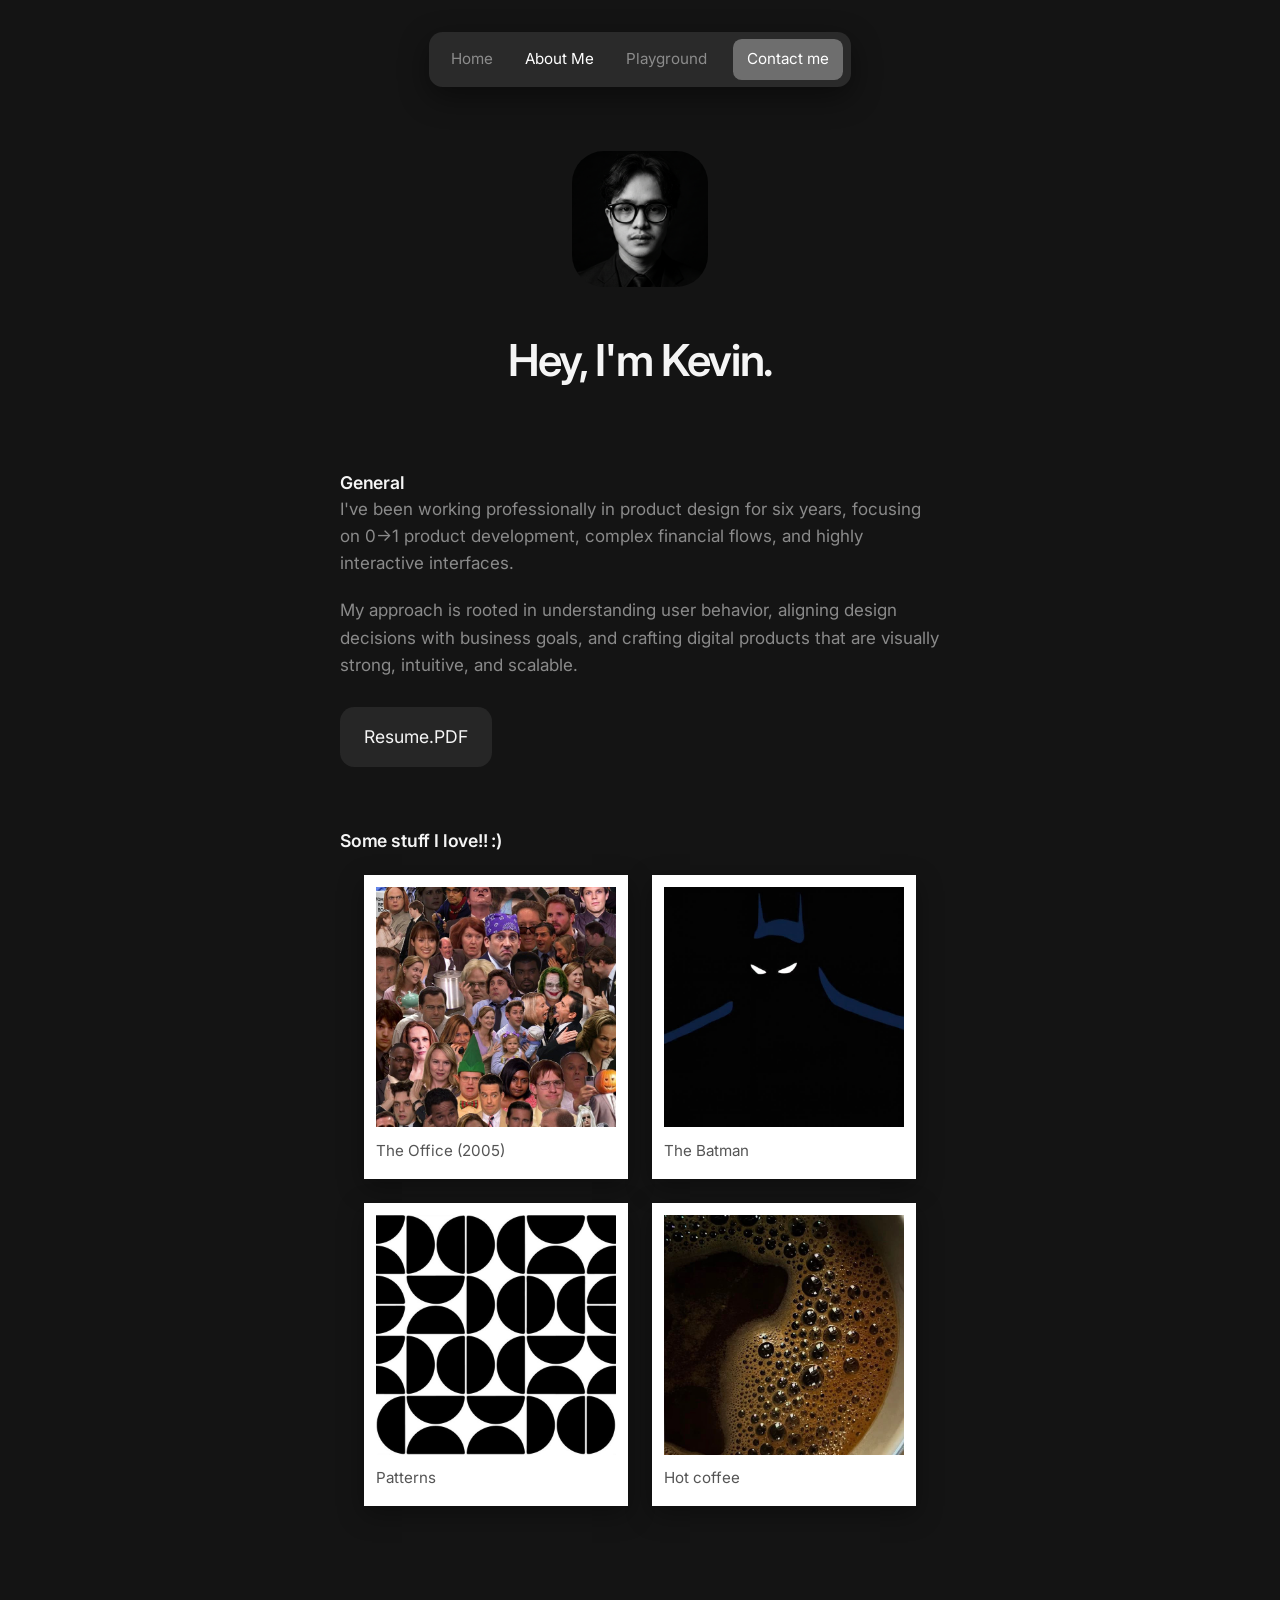
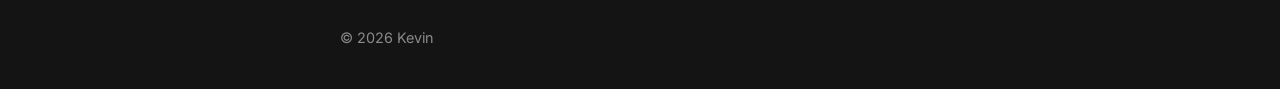
==== about.html @ 0c27de14 "initial commit" ====
<!DOCTYPE html>
<html lang="en">
<head>
  <meta charset="utf-8">
  <meta name="viewport" content="width=device-width, initial-scale=1">
  <title>About me – Kevin</title>
  <meta name="description" content="About Kevin, a UI/UX designer.">
  <link rel="preconnect" href="https://fonts.googleapis.com">
  <link rel="preconnect" href="https://fonts.gstatic.com" crossorigin>
  <link href="https://fonts.googleapis.com/css2?family=Inter:wght@400;500;600&display=swap" rel="stylesheet">
  <link rel="stylesheet" href="styles.css">
</head>
<body>
  <header class="nav-wrap">
<nav class="pill" aria-label="Main"><a href="home.html">Home</a><a href="about.html" class="active" aria-current="page">About Me</a>   <a class="disabled" aria-disabled="true" title="Coming soon">Playground</a><!-- ENABLE: <a href="playground.html">Playground</a> --><a href="mailto:velasquezkevin.ucc@gmail.com?subject=Hello%20Kevin" class="cta">Contact me</a></nav>  </header>
  <main>
    <section class="hero">
      <div class="avatar" role="img" aria-label="Portrait of Kevin"></div>
      <h2>Hey, I'm Kevin.</h2>
    </section>
    <section class="prose">
      <h2>General</h2>
      <p>I've been working professionally in product design for six years, focusing on 0→1 product development, complex financial flows, and highly interactive interfaces.</p>
      <p>My approach is rooted in understanding user behavior, aligning design decisions with business goals, and crafting digital products that are visually strong, intuitive, and scalable.</p>
      <a class="resume" href="Resume.pdf">Resume.PDF</a>

      <h2 class="loves">Some stuff I love!! :)</h2>
      <div class="polaroids">
        <figure class="polaroid"><img src="images/love-office.jpg" alt="The Office (2005)" loading="lazy"><figcaption>The Office (2005)</figcaption></figure>
        <figure class="polaroid"><img src="images/love-batman.jpg" alt="The Batman" loading="lazy"><figcaption>The Batman</figcaption></figure>
        <figure class="polaroid"><img src="images/love-patterns.jpg" alt="Patterns" loading="lazy"><figcaption>Patterns</figcaption></figure>
        <figure class="polaroid"><img src="images/love-coffee.jpg" alt="Hot coffee" loading="lazy"><figcaption>Hot coffee</figcaption></figure>
      </div>
    </section>
  </main>
  <footer><p>© 2026 Kevin</p></footer>
</body>
</html>
---- styles.css ----
:root{
  --bg:#141414; --card:#1a1a1a; --line:#262626;
  --ink:#f5f5f5; --muted:#8a8a8a; --accent:#ff5a2b;
  --font:"Inter",system-ui,-apple-system,sans-serif;
  
}
*{box-sizing:border-box;margin:0}
html{scroll-behavior:smooth;scroll-padding-top:6rem;color-scheme:dark}
@media (prefers-reduced-motion:reduce){html{scroll-behavior:auto}}
body{background:var(--bg);color:var(--ink);font:400 1.0625rem/1.6 var(--font);-webkit-font-smoothing:antialiased}
a{color:inherit}
:focus-visible{outline:3px solid var(--accent);outline-offset:3px}
h1,h2,h3{font-weight:600;line-height:1.15;letter-spacing:-.03em}
h2{font-size:2.75rem;margin-bottom:1rem}
.muted{color:var(--muted)}
section,footer{max-width:640px;margin-inline:auto;padding-inline:1.25rem}

/* Floating nav */
.nav-wrap{position:sticky;top:1rem;z-index:50;display:flex;justify-content:center;padding:1rem 1rem 0;pointer-events:none}
.pill{pointer-events:auto;display:flex;align-items:center;gap:.2rem;padding:.45rem;background:#2a2a2a;border-radius:.85rem;box-shadow:0 10px 30px rgba(0,0,0,.45)}
.pill a{padding:.5rem .9rem;border-radius:.55rem;color:#8c8c8c;text-decoration:none;font-size:.95rem;white-space:nowrap;transition:color .15s,background .15s}
.pill a:hover,.pill a.active{color:#fff}
.pill a.cta{margin-left:.5rem;background:#6e6e6e;color:#fff}
.pill a.cta:hover{background:#808080}
.pill a:focus-visible{outline-color:#fff}

/* Hero */
.hero{text-align:center;padding-top:5rem;padding-bottom:4.5rem}
.avatar{width:8.5rem;height:8.5rem;margin:0 auto 3rem;border-radius:2rem;background:#222 url(images/avatar.jpg) center/cover}
h1{font-size:clamp(2.5rem,9vw,4.5rem);font-weight:600;letter-spacing:-.04em}
.dim{color:#8a8a8a}
.lede{font-size:clamp(1.15rem,3.2vw,1.5rem);line-height:1.4;color:var(--muted);max-width:30ch;margin:2rem auto 0}

/* Project cards */
.work{display:grid;gap:1.5rem;padding-bottom:5rem}
.card{display:block;background:var(--card);border:1px solid var(--line);border-radius:1.25rem;overflow:hidden;text-decoration:none;transition:border-color .2s,transform .2s}
.card:hover{border-color:#3a3a3a;transform:translateY(-3px)}
.thumb{aspect-ratio:16/9;background-size:cover;background-position:center}
.t1{background:radial-gradient(circle at 20% 10%,#8a8a8a,transparent 45%),linear-gradient(160deg,#101010,#3a3a3a 55%,#d8d8d8)}
.t2{background:radial-gradient(circle at 80% 15%,#9a9a9a,transparent 45%),linear-gradient(200deg,#101010,#333 55%,#cfcfcf)}
.t3{background:radial-gradient(circle at 30% 90%,#8a8a8a,transparent 45%),linear-gradient(120deg,#101010,#3a3a3a 55%,#d0d0d0)}
.info{padding:1.5rem}
.info h3{font-size:1.4rem;margin-bottom:.35rem}
.info p{color:var(--muted);font-size:1.15rem}

/* Other sections */
.about,.playground,.contact{padding-block:3rem;border-top:1px solid var(--line)}
.about p+p{margin-top:1rem}
.tiles{display:grid;grid-template-columns:repeat(auto-fit,minmax(170px,1fr));gap:1rem;margin-top:1.5rem}
.tile{display:flex;align-items:flex-end;aspect-ratio:1;padding:1rem;border-radius:1rem;text-decoration:none;font-weight:600;letter-spacing:-.02em;line-height:1.2}
.tile.t1,.tile.t2,.tile.t3{background-size:cover}
.big{display:inline-block;margin-block:1.5rem;font-size:clamp(1.5rem,6vw,2.5rem);font-weight:600;letter-spacing:-.03em;text-decoration-thickness:2px;text-underline-offset:.2em}
.social{display:flex;gap:1.5rem;color:var(--muted)}
.social a:hover{color:var(--ink)}
footer{padding-block:2.5rem;color:var(--muted);font-size:.9rem}

@media (max-width:560px){
  .pill{gap:0;padding:.4rem}
  .pill a{padding:.55rem .65rem;font-size:.9rem}
  .pill a.cta{margin-left:.25rem}
  .hero{padding-top:3.5rem}
}

/* Inner pages */
.prose{max-width:640px;margin-inline:auto;padding-inline:1.25rem;padding-bottom:5rem}
.prose.top{padding-top:4.5rem}
.prose h2{font-size:1.1rem;font-weight:600;letter-spacing:-.01em;margin:0}
.prose p{color:var(--muted);margin-top:.15rem}
.prose p+p{margin-top:1.25rem}
.page-title{font-size:clamp(2.5rem,8vw,3.5rem);letter-spacing:-.04em;margin-bottom:1rem}
.resume{display:inline-block;margin-top:1.75rem;padding:1rem 1.5rem;background:#262626;border-radius:.9rem;text-decoration:none;font-size:1.1rem;transition:background .15s}
.resume:hover{background:#303030}
.loves{margin-top:4rem!important;margin-bottom:1.5rem!important}
.polaroids{display:grid;grid-template-columns:repeat(2,1fr);gap:1.5rem;padding-inline:1.5rem}
.polaroid{background:#fff;padding:.75rem .75rem 1rem;box-shadow:0 8px 24px rgba(0,0,0,.35)}
.polaroid img{display:block;width:100%;aspect-ratio:1;object-fit:cover}
.polaroid figcaption{color:#555;font-size:.95rem;margin-top:.7rem}
.prose .work{padding-bottom:0;margin-top:2rem}

/* Project detail */
.back{display:inline-flex;align-items:center;gap:.5rem;color:var(--muted);text-decoration:none;margin-bottom:2rem}
.back:hover{color:var(--ink)}
.project .page-title{margin-bottom:1.75rem}
.project .meta+.media{margin-top:0}
.meta{display:flex;align-items:center;gap:.9rem;margin:0 0 2.25rem}
.sep{width:5px;height:5px;border-radius:50%;background:#3a3a3a}
.media{display:block;width:100%;aspect-ratio:14/9;background:#fff;border-radius:.6rem;margin-top:1.5rem;object-fit:cover}
.project h2{margin-top:1rem}
.project p{margin-top:.1rem}
@media (max-width:560px){.polaroids{padding-inline:0;gap:1rem}}

/* thumbnail fix */
   .thumb[style] {
     background-size: cover;
     background-position: center;
     background-repeat: no-repeat;
   }

/* Cursor Opt 1 */
body { cursor: url("images/pokeball.png") 4 4, auto; }
a, button { cursor: url("images/pokeball.png") 4 4, pointer; }

.media {
  aspect-ratio: auto;
  height: auto;
}
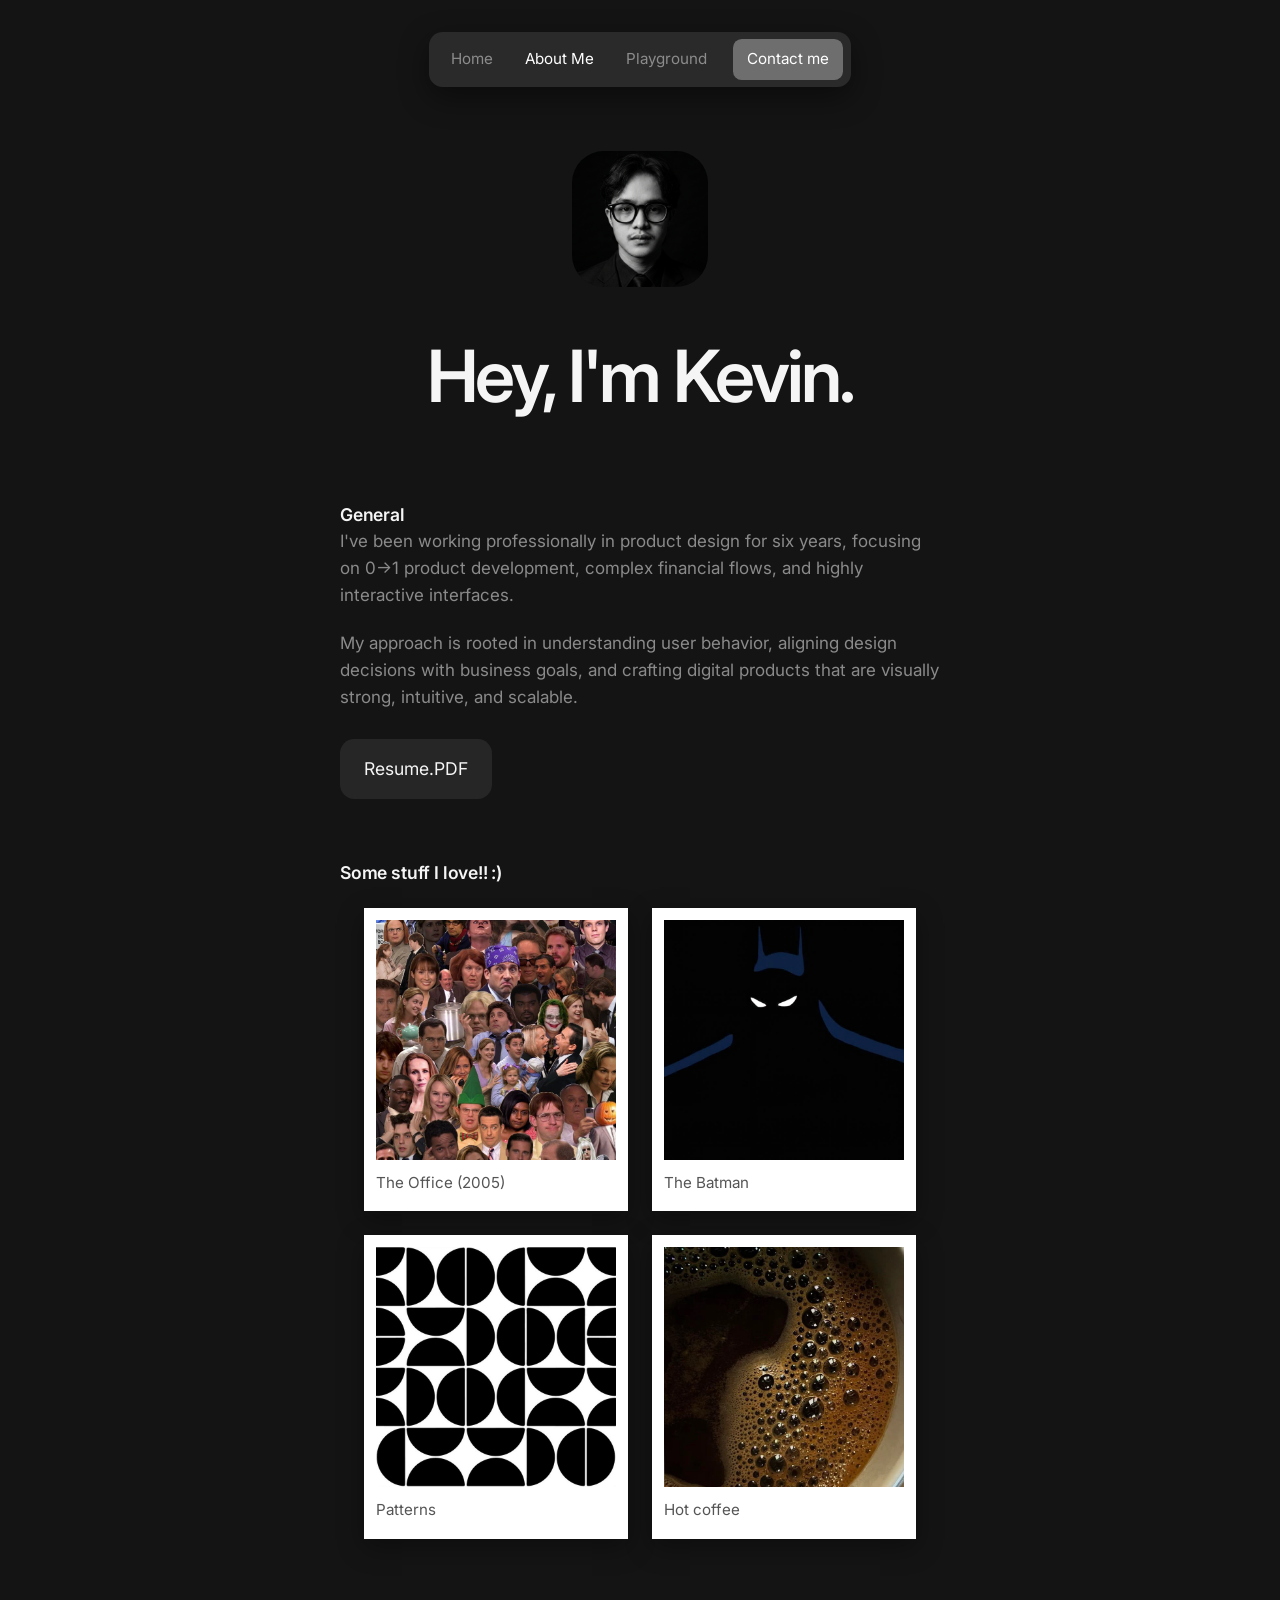
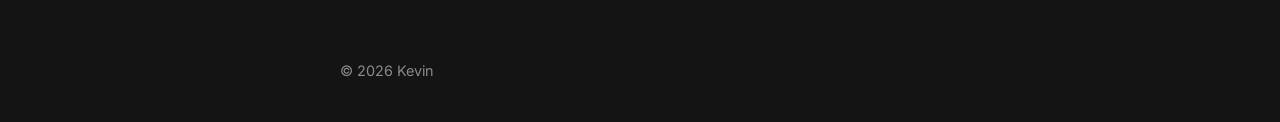
==== commit 6f38494c: "Added Hero Text Animation in About Page" ====
--- a/about.html
+++ b/about.html
@@ -12,12 +12,14 @@
 </head>
 <body>
   <header class="nav-wrap">
-<nav class="pill" aria-label="Main"><a href="home.html">Home</a><a href="about.html" class="active" aria-current="page">About Me</a>   <a class="disabled" aria-disabled="true" title="Coming soon">Playground</a><!-- ENABLE: <a href="playground.html">Playground</a> --><a href="mailto:velasquezkevin.ucc@gmail.com?subject=Hello%20Kevin" class="cta">Contact me</a></nav>  </header>
+<nav class="pill" aria-label="Main"><a href="index.html">Home</a><a href="about.html" class="active" aria-current="page">About Me</a>   <a class="disabled" aria-disabled="true" title="Coming soon">Playground</a><!-- ENABLE: <a href="playground.html">Playground</a> --><a href="mailto:velasquezkevin.ucc@gmail.com?subject=Hello%20Kevin" class="cta">Contact me</a></nav>  </header>
   <main>
     <section class="hero">
       <div class="avatar" role="img" aria-label="Portrait of Kevin"></div>
-      <h2>Hey, I'm Kevin.</h2>
-    </section>
+      <h2>
+          <span class="line" style="--i:0"><span>Hey, I'm Kevin.</span></span>
+        </h2>
+      </section>
     <section class="prose">
       <h2>General</h2>
       <p>I've been working professionally in product design for six years, focusing on 0→1 product development, complex financial flows, and highly interactive interfaces.</p>
--- a/styles.css
+++ b/styles.css
@@ -103,4 +103,36 @@
 .media {
   aspect-ratio: auto;
   height: auto;
+}
+
+
+/* Hero load animation */
+.hero h2 { font-size: clamp(2.5rem, 9vw, 4.5rem); letter-spacing: -.04em; }
+
+.hero .line {
+  display: block;
+  overflow: hidden;          /* hides the text until it slides up */
+  padding-bottom: .12em;     /* keeps letters like g and y from being clipped */
+  margin-bottom: -.12em;
+}
+.hero .line > span {
+  display: inline-block;
+  transform: translateY(110%);
+  animation: rise .8s cubic-bezier(.2, .7, .2, 1) forwards;
+  animation-delay: calc(.25s + var(--i) * .15s);   /* delay between lines */
+}
+.hero .lede, .hero .avatar {
+  opacity: 0;
+  animation: fade .8s ease forwards;
+}
+.hero .avatar { animation-delay: 0s; }
+.hero .lede   { animation-delay: .8s; }              /* appears after the heading */
+
+@keyframes rise { to { transform: translateY(0); } }
+@keyframes fade { to { opacity: 1; } }
+
+@media (prefers-reduced-motion: reduce) {
+  .hero .line > span, .hero .lede, .hero .avatar {
+    animation: none; opacity: 1; transform: none;
+  }
 }
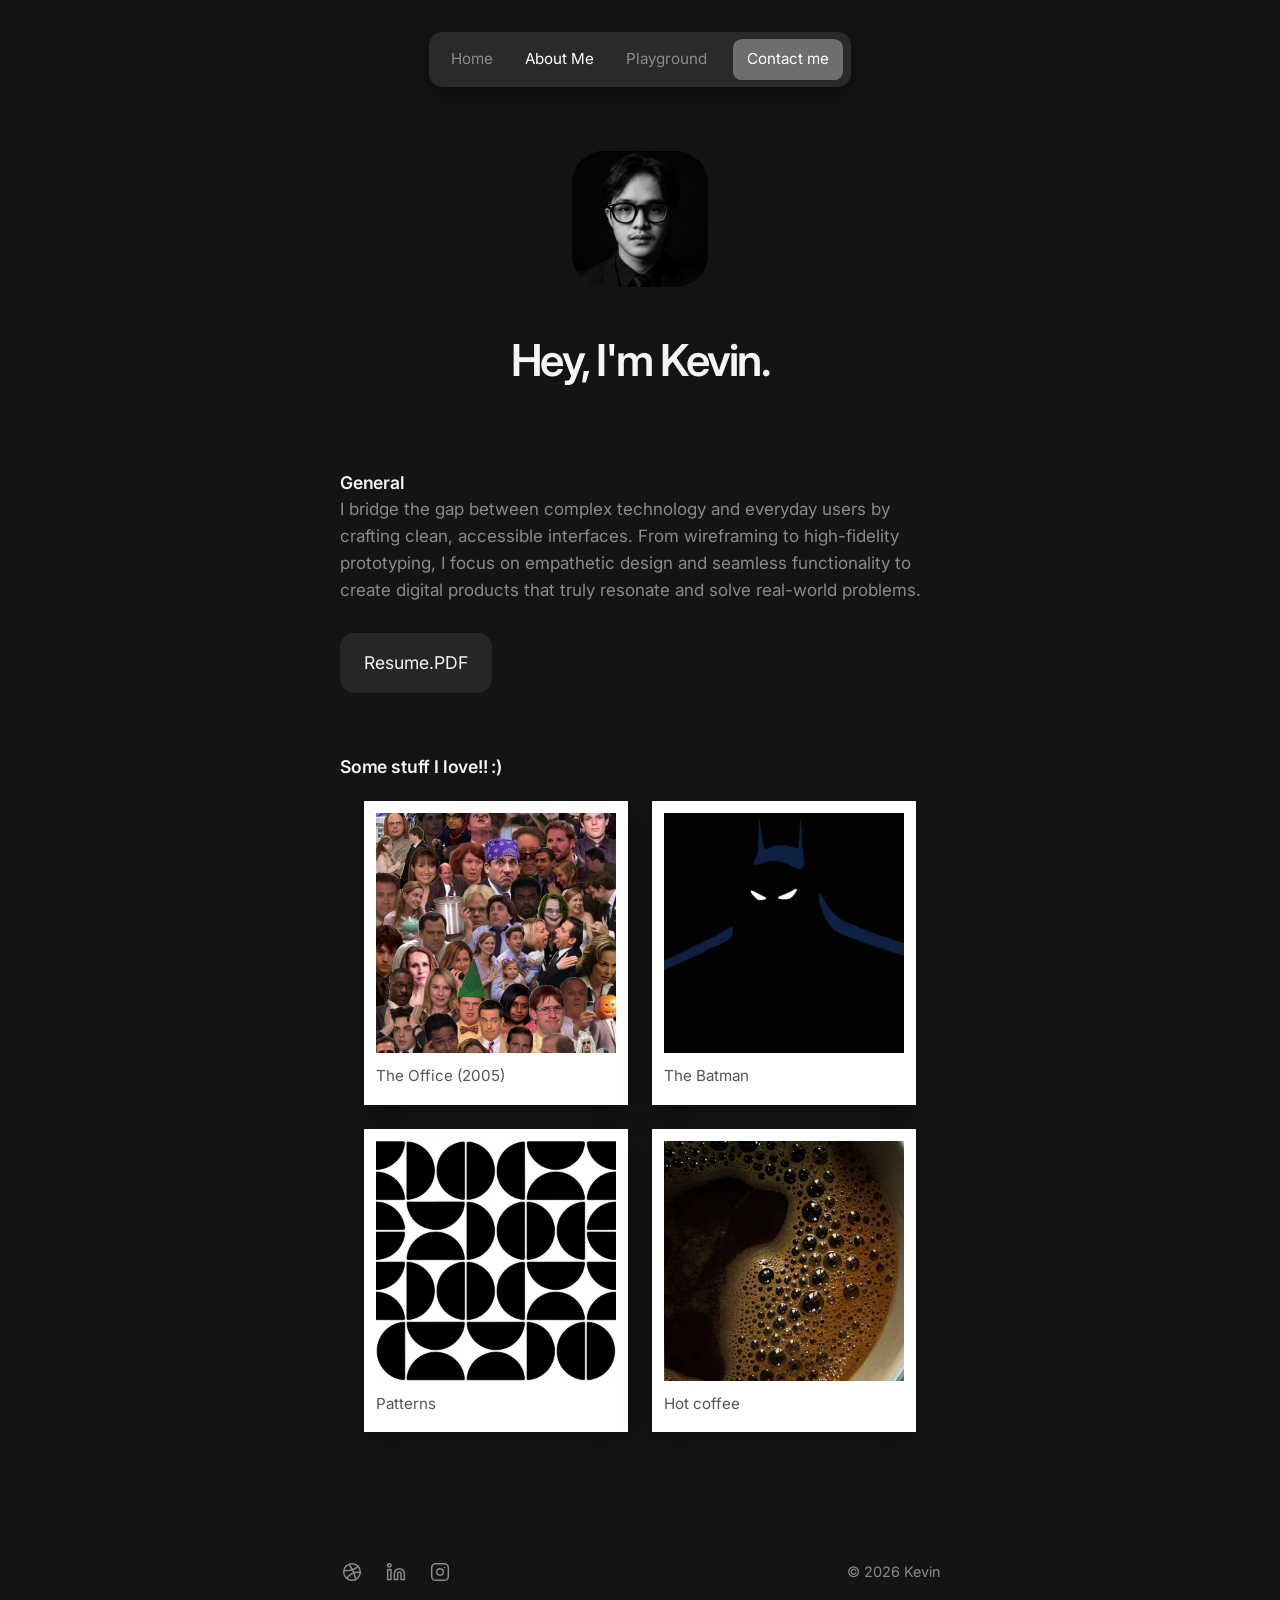
==== commit 9be177a8: "Project Content  & Footer" ====
--- a/about.html
+++ b/about.html
@@ -22,9 +22,8 @@
       </section>
     <section class="prose">
       <h2>General</h2>
-      <p>I've been working professionally in product design for six years, focusing on 0→1 product development, complex financial flows, and highly interactive interfaces.</p>
-      <p>My approach is rooted in understanding user behavior, aligning design decisions with business goals, and crafting digital products that are visually strong, intuitive, and scalable.</p>
-      <a class="resume" href="Resume.pdf">Resume.PDF</a>
+      <p>I bridge the gap between complex technology and everyday users by crafting clean, accessible interfaces. From wireframing to high-fidelity prototyping, I focus on empathetic design and seamless functionality to create digital products that truly resonate and solve real-world problems.</p>
+      <a class="resume" href="https://drive.google.com/file/d/1kSbzXfuhQBSimsyT6Xk0R7ceKsuedPD8/view">Resume.PDF</a>
 
       <h2 class="loves">Some stuff I love!! :)</h2>
       <div class="polaroids">
@@ -35,7 +34,20 @@
       </div>
     </section>
   </main>
-  <footer><p>© 2026 Kevin</p></footer>
+<footer>
+  <div class="socials">
+    <a href="https://dribbble.com/kivs" target="_blank" rel="noopener noreferrer" aria-label="Dribbble">
+      <svg viewBox="0 0 24 24" fill="none" stroke="currentColor" stroke-width="1.8" stroke-linecap="round" stroke-linejoin="round" aria-hidden="true"><circle cx="12" cy="12" r="10"/><path d="M8.56 2.75c4.37 6 6 9.42 8 17.72m2.9-15.5c-3.4 4.3-8.2 5.3-16.1 5.4m19.1 2.4c-6.6-1.4-12.1 1-16.4 6.3"/></svg>
+    </a>
+    <a href="https://www.linkedin.com/in/kvnvelasquez" target="_blank" rel="noopener noreferrer" aria-label="LinkedIn">
+      <svg viewBox="0 0 24 24" fill="none" stroke="currentColor" stroke-width="1.8" stroke-linecap="round" stroke-linejoin="round" aria-hidden="true"><path d="M16 8a6 6 0 0 1 6 6v7h-4v-7a2 2 0 0 0-2-2 2 2 0 0 0-2 2v7h-4v-7a6 6 0 0 1 6-6z"/><rect x="2" y="9" width="4" height="12"/><circle cx="4" cy="4" r="2"/></svg>
+    </a>
+    <a href="https://www.instagram.com/muhusahushi/" target="_blank" rel="noopener noreferrer" aria-label="Instagram">
+      <svg viewBox="0 0 24 24" fill="none" stroke="currentColor" stroke-width="1.8" stroke-linecap="round" stroke-linejoin="round" aria-hidden="true"><rect x="2" y="2" width="20" height="20" rx="5" ry="5"/><path d="M16 11.37A4 4 0 1 1 12.63 8 4 4 0 0 1 16 11.37z"/><line x1="17.5" y1="6.5" x2="17.51" y2="6.5"/></svg>
+    </a>
+  </div>
+  <p>© 2026 Kevin</p>
+</footer>
 </body>
 </html>
 
--- a/styles.css
+++ b/styles.css
@@ -33,8 +33,8 @@
 
 /* Project cards */
 .work{display:grid;gap:1.5rem;padding-bottom:5rem}
-.card{display:block;background:var(--card);border:1px solid var(--line);border-radius:1.25rem;overflow:hidden;text-decoration:none;transition:border-color .2s,transform .2s}
-.card:hover{border-color:#3a3a3a;transform:translateY(-3px)}
+.card{display:block;background:var(--card);/*0.5px solid var(--line)*/;border-radius:1.50rem;overflow:hidden;text-decoration:none;transition:border-color .2s,transform .2s}
+.card:hover{border-color:#4c4b4b;transform:translateY(-3px)}
 .thumb{aspect-ratio:16/9;background-size:cover;background-position:center}
 .t1{background:radial-gradient(circle at 20% 10%,#8a8a8a,transparent 45%),linear-gradient(160deg,#101010,#3a3a3a 55%,#d8d8d8)}
 .t2{background:radial-gradient(circle at 80% 15%,#9a9a9a,transparent 45%),linear-gradient(200deg,#101010,#333 55%,#cfcfcf)}
@@ -107,7 +107,7 @@
 
 
 /* Hero load animation */
-.hero h2 { font-size: clamp(2.5rem, 9vw, 4.5rem); letter-spacing: -.04em; }
+.hero h2 {letter-spacing: -.04em; }
 
 .hero .line {
   display: block;
@@ -135,4 +135,24 @@
   .hero .line > span, .hero .lede, .hero .avatar {
     animation: none; opacity: 1; transform: none;
   }
-}+}
+
+
+/* Footer */
+footer {
+  display: flex;
+  align-items: center;
+  justify-content: space-between;
+  flex-wrap: wrap;
+  gap: 1rem;
+}
+.socials { display: flex; gap: .25rem; margin-left: -.5rem; } /* aligns icons with your text edge */
+.socials a {
+  display: grid; place-items: center;
+  width: 2.5rem; height: 2.5rem;
+  border-radius: .65rem;
+  color: var(--muted);
+  transition: color .15s, background .15s;
+}
+.socials a:hover { color: #fff; background: #262626; }
+.socials svg { width: 20px; height: 20px; }
